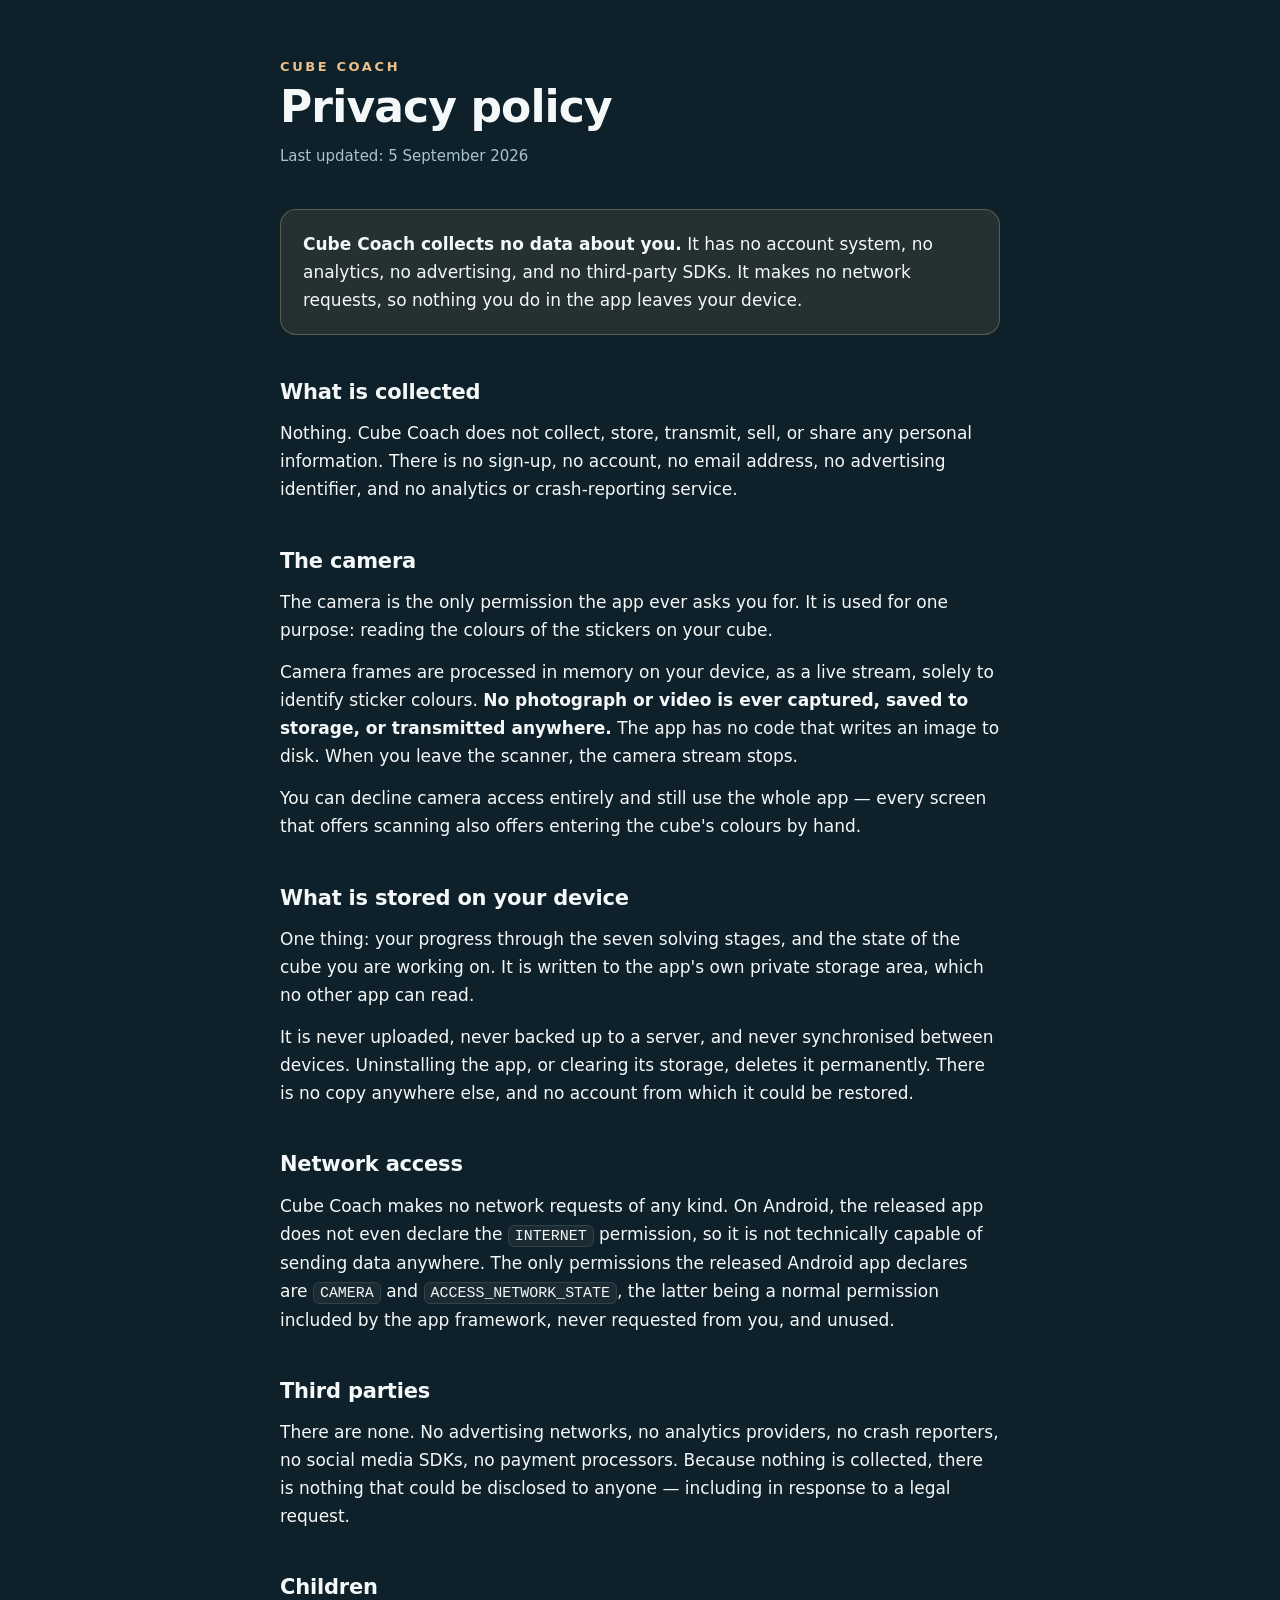
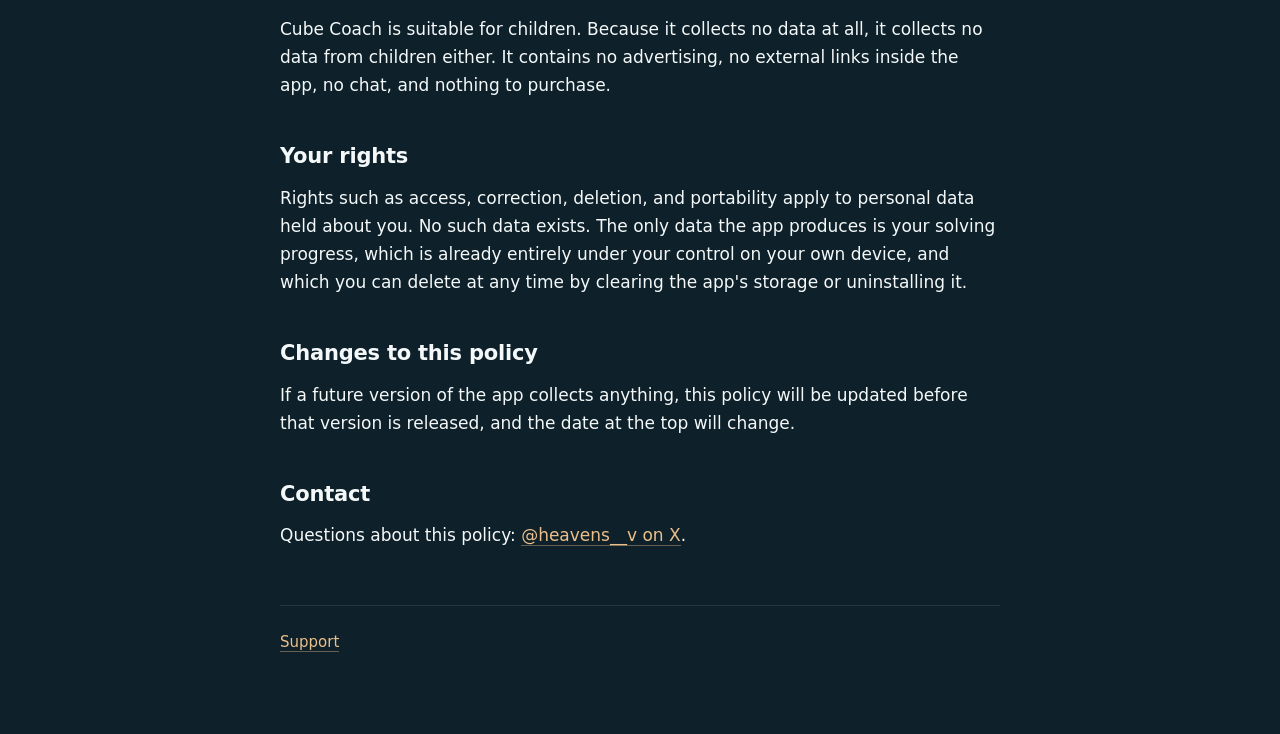
==== privacy.html @ 749befca "Add Cube Coach support and privacy pages Static site for the two URLs both app stores require. The p" ====
<!DOCTYPE html>
<html lang="en">
<head>
<meta charset="utf-8">
<meta name="viewport" content="width=device-width, initial-scale=1">
<title>Cube Coach — Privacy Policy</title>
<link rel="stylesheet" href="style.css">
</head>
<body>
<main>
  <header>
    <p class="eyebrow">Cube Coach</p>
    <h1>Privacy policy</h1>
    <p class="muted">Last updated: 5 September 2026</p>
  </header>

  <div class="callout">
    <p><strong>Cube Coach collects no data about you.</strong> It has no
    account system, no analytics, no advertising, and no third-party SDKs. It
    makes no network requests, so nothing you do in the app leaves your
    device.</p>
  </div>

  <section>
    <h2>What is collected</h2>
    <p>Nothing. Cube Coach does not collect, store, transmit, sell, or share
    any personal information. There is no sign-up, no account, no email
    address, no advertising identifier, and no analytics or crash-reporting
    service.</p>
  </section>

  <section>
    <h2>The camera</h2>
    <p>The camera is the only permission the app ever asks you for. It is used
    for one purpose: reading the colours of the stickers on your cube.</p>
    <p>Camera frames are processed in memory on your device, as a live stream,
    solely to identify sticker colours. <strong>No photograph or video is ever
    captured, saved to storage, or transmitted anywhere.</strong> The app has no
    code that writes an image to disk. When you leave the scanner, the camera
    stream stops.</p>
    <p>You can decline camera access entirely and still use the whole app —
    every screen that offers scanning also offers entering the cube's colours
    by hand.</p>
  </section>

  <section>
    <h2>What is stored on your device</h2>
    <p>One thing: your progress through the seven solving stages, and the state
    of the cube you are working on. It is written to the app's own private
    storage area, which no other app can read.</p>
    <p>It is never uploaded, never backed up to a server, and never
    synchronised between devices. Uninstalling the app, or clearing its
    storage, deletes it permanently. There is no copy anywhere else, and no
    account from which it could be restored.</p>
  </section>

  <section>
    <h2>Network access</h2>
    <p>Cube Coach makes no network requests of any kind. On Android, the
    released app does not even declare the <code>INTERNET</code> permission, so
    it is not technically capable of sending data anywhere. The only
    permissions the released Android app declares are <code>CAMERA</code> and
    <code>ACCESS_NETWORK_STATE</code>, the latter being a normal permission
    included by the app framework, never requested from you, and unused.</p>
  </section>

  <section>
    <h2>Third parties</h2>
    <p>There are none. No advertising networks, no analytics providers, no
    crash reporters, no social media SDKs, no payment processors. Because
    nothing is collected, there is nothing that could be disclosed to anyone —
    including in response to a legal request.</p>
  </section>

  <section>
    <h2>Children</h2>
    <p>Cube Coach is suitable for children. Because it collects no data at all,
    it collects no data from children either. It contains no advertising, no
    external links inside the app, no chat, and nothing to purchase.</p>
  </section>

  <section>
    <h2>Your rights</h2>
    <p>Rights such as access, correction, deletion, and portability apply to
    personal data held about you. No such data exists. The only data the app
    produces is your solving progress, which is already entirely under your
    control on your own device, and which you can delete at any time by
    clearing the app's storage or uninstalling it.</p>
  </section>

  <section>
    <h2>Changes to this policy</h2>
    <p>If a future version of the app collects anything, this policy will be
    updated before that version is released, and the date at the top will
    change.</p>
  </section>

  <section>
    <h2>Contact</h2>
    <p>Questions about this policy:
    <a href="https://x.com/heavens__v" rel="me noopener">@heavens__v on X</a>.</p>
  </section>

  <footer>
    <a href="index.html">Support</a>
  </footer>
</main>
</body>
</html>
---- style.css ----
:root {
  --ground: #0E2029;
  --raised: rgba(255, 255, 255, .05);
  --line: rgba(255, 255, 255, .1);
  --text: #F4F8F9;
  --muted: #A9C3CE;
  --sand: #EBBF8A;
  color-scheme: dark;
}

* { box-sizing: border-box; }

body {
  margin: 0;
  padding: 0 20px;
  background: var(--ground);
  color: var(--text);
  font: 400 17px/1.65 -apple-system, BlinkMacSystemFont, "Segoe UI", Roboto,
        system-ui, sans-serif;
  -webkit-font-smoothing: antialiased;
}

main {
  max-width: 720px;
  margin: 0 auto;
  padding: 56px 0 80px;
}

header { margin-bottom: 40px; }

.eyebrow {
  margin: 0 0 6px;
  font-size: 13px;
  font-weight: 700;
  letter-spacing: .2em;
  text-transform: uppercase;
  color: var(--sand);
}

h1 {
  margin: 0 0 12px;
  font-size: clamp(32px, 7vw, 44px);
  line-height: 1.1;
  letter-spacing: -.02em;
}

h2 {
  margin: 40px 0 10px;
  font-size: 21px;
  letter-spacing: -.01em;
}

h3 {
  margin: 26px 0 6px;
  font-size: 17px;
  color: var(--sand);
}

p { margin: 0 0 14px; }

.lead { font-size: 19px; color: var(--muted); }
.muted { color: var(--muted); font-size: 15px; }

.callout {
  margin: 28px 0 8px;
  padding: 20px 22px;
  background: rgba(235, 191, 138, .1);
  border: 1px solid rgba(235, 191, 138, .3);
  border-radius: 16px;
}
.callout p { margin: 0; }

.contact { font-size: 19px; }

code {
  padding: 2px 6px;
  background: var(--raised);
  border: 1px solid var(--line);
  border-radius: 6px;
  font-size: .88em;
}

a { color: var(--sand); text-decoration: none; border-bottom: 1px solid rgba(235, 191, 138, .4); }
a:hover { color: #F5D6AE; }

footer {
  margin-top: 56px;
  padding-top: 24px;
  border-top: 1px solid var(--line);
  font-size: 15px;
}

@media (prefers-reduced-motion: no-preference) {
  html { scroll-behavior: smooth; }
}
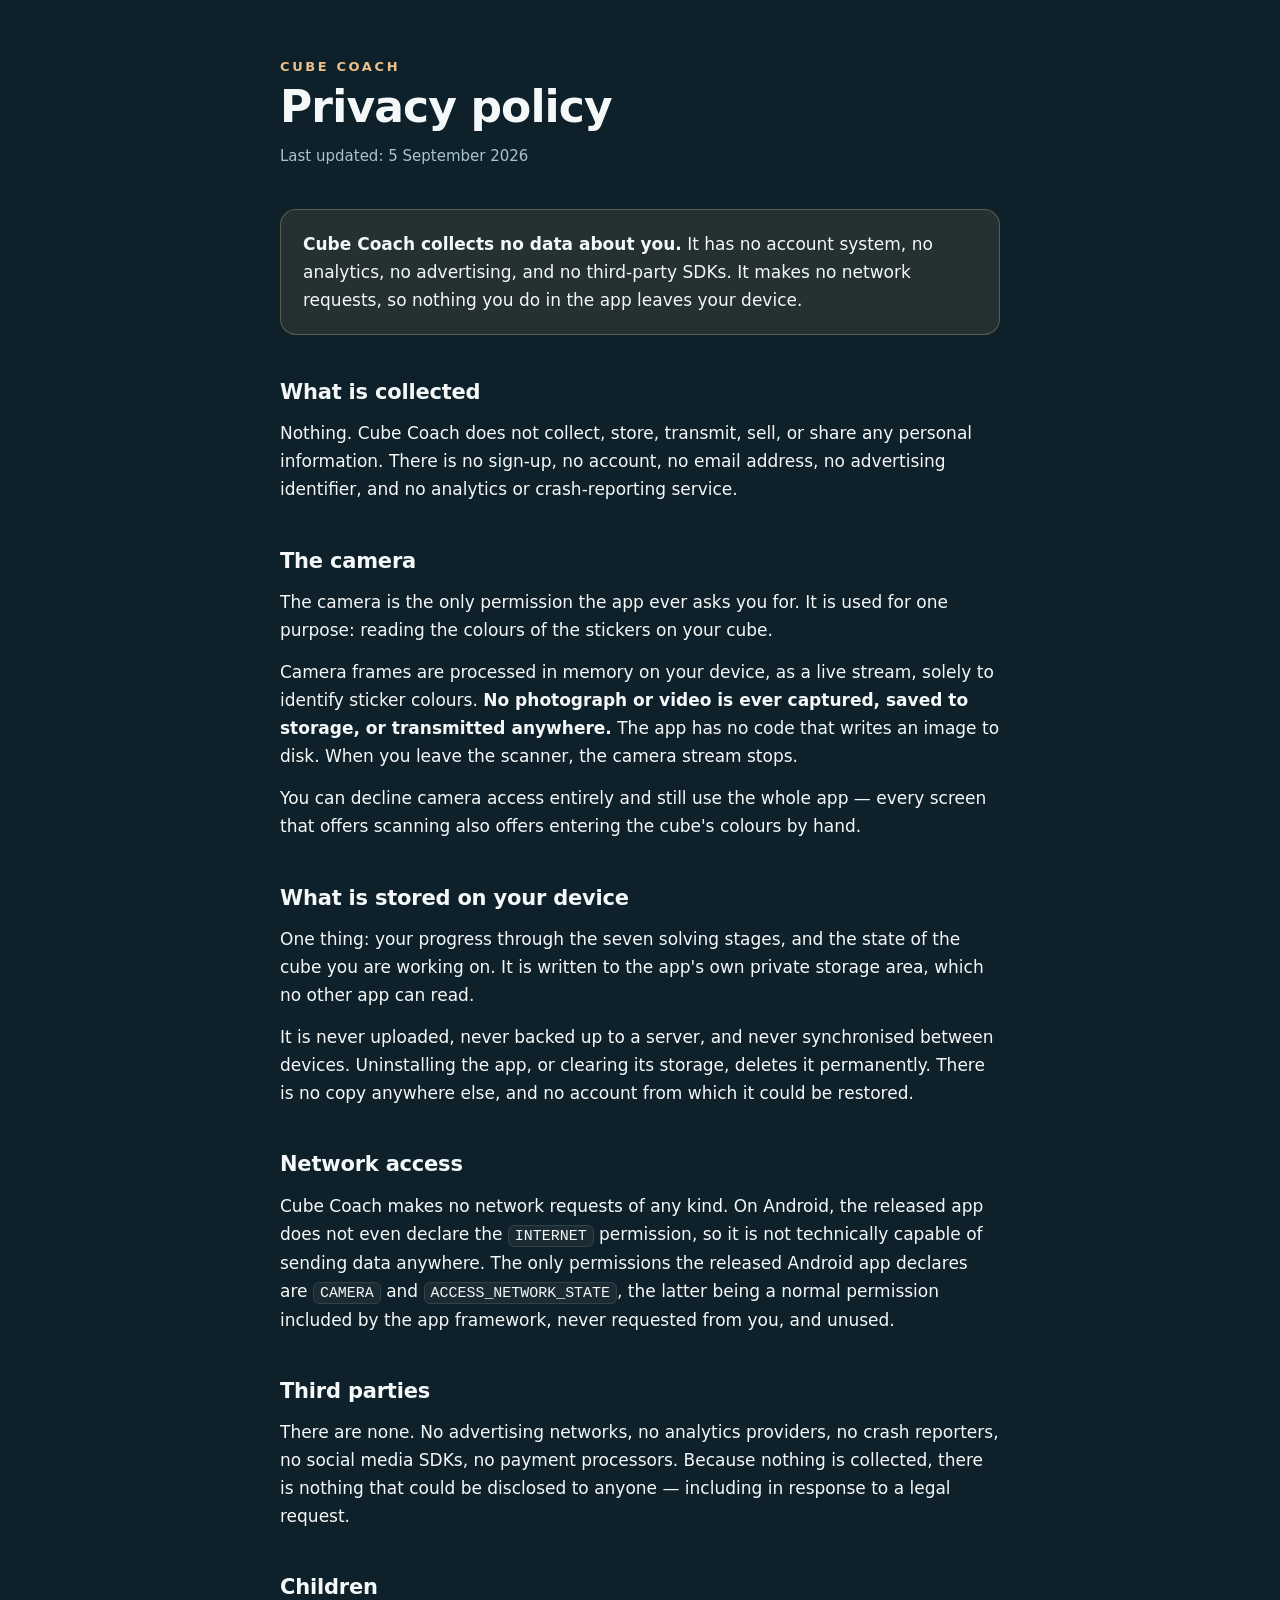
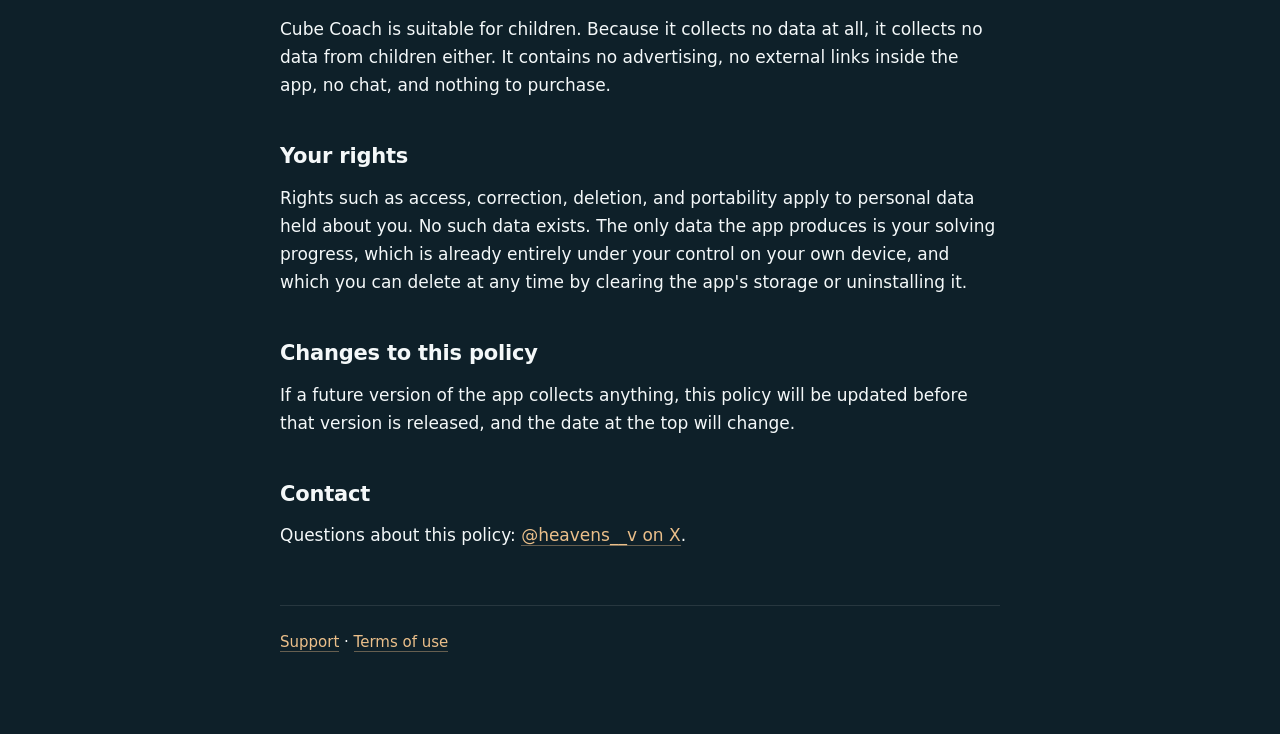
==== commit 3aadc56b: "Add a terms of use page and link it from the support and privacy pages Plain-language terms for the " ====
--- a/privacy.html
+++ b/privacy.html
@@ -102,7 +102,8 @@
   </section>
 
   <footer>
-    <a href="index.html">Support</a>
+    <a href="index.html">Support</a> ·
+    <a href="terms.html">Terms of use</a>
   </footer>
 </main>
 </body>
